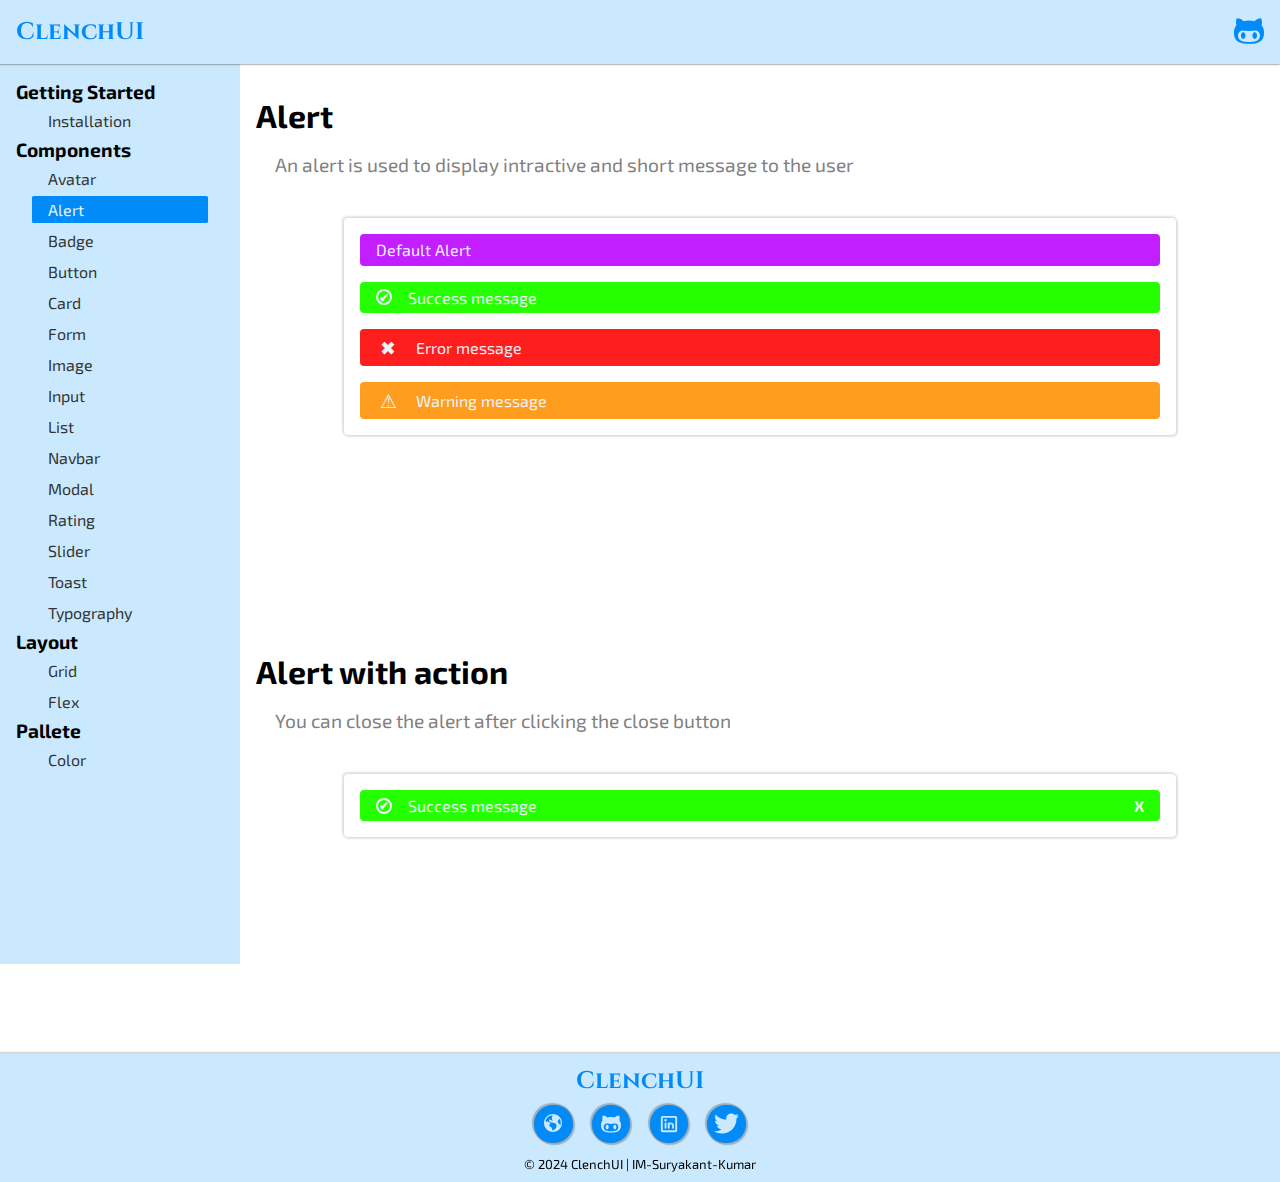
==== src/components/alert.html @ 879df4ec "Merge pull request #3 from IM-Suryakant-Kumar/alert" ====
<!DOCTYPE html>
<html lang="en">
	<head>
		<meta charset="UTF-8" />
		<meta name="viewport" content="width=device-width, initial-scale=1.0" />
		<link rel="stylesheet" href="/src/styles/alert.css" />
		<script src="/src/scripts/menu.js" defer></script>
		<title>Alert | ClenchUI</title>
	</head>
	<body>
		<!-- header -->
		<header>
			<div class="logo">
				<div class="menu-bar">
					<div class="top"></div>
					<div class="middle"></div>
					<div class="bottom"></div>
				</div>
				<a href="/"><h1>ClenchUI</h1></a>
			</div>
			<a href="https://github.com/IM-Suryakant-Kumar/ClenchUI" target="_blank">
				<svg
					xmlns="http://www.w3.org/2000/svg"
					xmlns:xlink="http://www.w3.org/1999/xlink"
					width="30px"
					height="30px"
					viewBox="0 0 17 17"
					version="1.1">
					<path
						d="M13.077 11.115c0 0.746-0.389 1.962-1.308 1.962-0.92 0-1.309-1.216-1.309-1.962 0-0.745 0.389-1.962 1.309-1.962 0.919 0 1.308 1.217 1.308 1.962zM5.231 9.153c-0.919 0-1.308 1.217-1.308 1.962 0 0.746 0.389 1.962 1.308 1.962 0.919 0 1.308-1.216 1.308-1.962 0-0.745-0.389-1.962-1.308-1.962zM17 9.317c0 1.135-0.112 2.34-0.623 3.382-1.349 2.728-5.057 2.993-7.713 2.993-2.697 0-6.63-0.234-8.030-2.993-0.522-1.032-0.634-2.247-0.634-3.382 0-1.492 0.409-2.901 1.39-4.045-0.184-0.562-0.276-1.155-0.276-1.738 0-0.766 0.173-1.531 0.521-2.227 1.614 0 2.646 0.705 3.872 1.665 1.032-0.245 2.094-0.357 3.157-0.357 0.96 0 1.931 0.103 2.861 0.327 1.216-0.95 2.247-1.635 3.841-1.635 0.348 0.695 0.521 1.461 0.521 2.227 0 0.583-0.092 1.165-0.276 1.717 0.981 1.154 1.389 2.574 1.389 4.066zM14.711 11.115c0-1.563-0.949-2.942-2.615-2.942-0.674 0-1.317 0.123-1.992 0.215-0.531 0.082-1.062 0.112-1.604 0.112s-1.073-0.030-1.604-0.112c-0.664-0.092-1.318-0.215-1.992-0.215-1.665 0-2.615 1.379-2.615 2.942 0 3.126 2.86 3.606 5.353 3.606h1.717c2.493 0.001 5.352-0.48 5.352-3.606z"
						fill="#008bf8" />
				</svg>
			</a>
		</header>
		<!-- aside -->
		<aside>
			<h3 class="chapter">Getting Started</h3>
			<ul>
				<li>
					<a class="link" href="/src/pages/installation.html">Installation</a>
				</li>
			</ul>
			<h3 class="chapter">Components</h3>
			<ul>
				<li>
					<a class="link" href="/src/components/avatar.html">avatar</a>
				</li>
				<li>
					<a class="link active" href="/src/components/alert.html">alert</a>
				</li>
				<li>
					<a class="link" href="/src/components/badge.html">badge</a>
				</li>
				<li>
					<a class="link" href="/src/components/button.html">button</a>
				</li>
				<li>
					<a class="link" href="/src/components/card.html">card</a>
				</li>
				<li>
					<a class="link" href="/src/components/form.html">form</a>
				</li>
				<li>
					<a class="link" href="/src/components/image.html">image</a>
				</li>
				<li>
					<a class="link" href="/src/components/input.html">input</a>
				</li>
				<li>
					<a class="link" href="/src/components/list.html">list</a>
				</li>
				<li>
					<a class="link" href="/src/components/navbar.html">navbar</a>
				</li>
				<li>
					<a class="link" href="/src/components/modal.html">modal</a>
				</li>
				<li>
					<a class="link" href="/src/components/rating.html">rating</a>
				</li>
				<li>
					<a class="link" href="/src/components/slider.html">slider</a>
				</li>
				<li>
					<a class="link" href="/src/components/toast.html">toast</a>
				</li>
				<li>
					<a class="link" href="/src/components/typography.html">typography</a>
				</li>
			</ul>
			<h3 class="chapter">Layout</h3>
			<ul>
				<li>
					<a class="link" href="/src/pages/grid.html">grid</a>
				</li>
				<li>
					<a class="link" href="/src/pages/flex.html">flex</a>
				</li>
			</ul>
			<h3 class="chapter">Pallete</h3>
			<ul>
				<li>
					<a class="link" href="/src/pages/color.html">color</a>
				</li>
			</ul>
		</aside>
		<!-- main -->
		<main>
			<section>
				<h2>Alert</h2>
				<p>
					An alert is used to display intractive and short message to the user
				</p>
			</section>
			<section class="design">
				<div class="alert">
					<p>Default Alert</p>
				</div>
				<div class="alert success">
					<span class="icon">&#10004;</span>
					<p>Success message</p>
				</div>
				<div class="alert error">
					<span class="icon">&#10006;</span>
					<p>Error message</p>
				</div>
				<div class="alert warning">
					<span class="icon">&#x26A0;</span>
					<p>Warning message</p>
				</div>
			</section>
			<section class="code">
				<iframe
					src="https://carbon.now.sh/embed?bg=rgba%280%2C139%2C248%2C1%29&t=blackboard&wt=none&l=jsx&width=680&ds=false&dsyoff=20px&dsblur=68px&wc=true&wa=true&pv=0px&ph=0px&ln=false&fl=1&fm=Fira+Code&fs=12.5px&lh=147%25&si=false&es=2x&wm=false&code=%253Cdiv%2520class%253D%2522alert%2522%253E%250A%2520%2520%2520%2520%253Cp%253EDefault%2520Alert%253C%252Fp%253E%250A%253C%252Fdiv%253E%250A%253Cdiv%2520class%253D%2522alert%2520success%2522%253E%250A%2520%2520%2520%2520%253Cspan%2520class%253D%2522icon%2522%253E%2526%252310004%253B%253C%252Fspan%253E%250A%2520%2520%2520%2520%253Cp%253ESuccess%2520message%253C%252Fp%253E%250A%253C%252Fdiv%253E%250A%253Cdiv%2520class%253D%2522alert%2520error%2522%253E%250A%2520%2520%2520%2520%253Cspan%2520class%253D%2522icon%2522%253E%2526%252310006%253B%253C%252Fspan%253E%250A%2520%2520%2520%2520%253Cp%253EError%2520message%253C%252Fp%253E%250A%253C%252Fdiv%253E%250A%253Cdiv%2520class%253D%2522alert%2520warning%2522%253E%250A%2520%2520%2520%2520%253Cspan%2520class%253D%2522icon%2522%253E%2526%2523x26A0%253B%253C%252Fspan%253E%250A%2520%2520%2520%2520%253Cp%253EWarning%2520message%253C%252Fp%253E%250A%253C%252Fdiv%253E%250A"
					sandbox="allow-scripts allow-same-origin">
				</iframe>
			</section>
			<section>
				<h2>Alert with action</h2>
				<p>You can close the alert after clicking the close button</p>
			</section>
			<section class="design">
				<div class="alert success">
					<span class="icon">&#10004;</span>
					<p>Success message</p>
					<span class="remove-btn">X</span>
				</div>
				<script>
					document
						.querySelector(".remove-btn")
						.addEventListener("click", () => {
							document.querySelector(
								".remove-btn"
							).parentElement.style.display = "none";
						});
				</script>
			</section>
			<section class="code">
				<iframe
					src="https://carbon.now.sh/embed?bg=rgba%280%2C139%2C248%2C1%29&t=blackboard&wt=none&l=jsx&width=680&ds=false&dsyoff=20px&dsblur=68px&wc=true&wa=true&pv=0px&ph=0px&ln=false&fl=1&fm=Fira+Code&fs=12.5px&lh=147%25&si=false&es=2x&wm=false&code=%253Cdiv%2520class%253D%2522alert%2520success%2522%253E%250A%2520%2520%2520%2520%253Cspan%2520class%253D%2522icon%2522%253E%2526%252310004%253B%253C%252Fspan%253E%250A%2520%2520%2520%2520%253Cp%253ESuccess%2520message%253C%252Fp%253E%250A%2520%2520%2520%2520%253Cspan%2520class%253D%2522remove-btn%2522%253EX%253C%252Fspan%253E%250A%253C%252Fdiv%253E%250A%253Cscript%253E%250A%2520%2520%2520%2520document%250A%2520%2520%2520%2520%2520%2520%2520%2520.querySelector%28%2522.remove-btn%2522%29%250A%2520%2520%2520%2520%2520%2520%2520%2520.addEventListener%28%2522click%2522%252C%2520%28%29%2520%253D%253E%2520%257B%250A%2520%2520%2520%2520%2520%2520%2520%2520%2520%2520%2520%2520document.querySelector%28%250A%2520%2520%2520%2520%2520%2520%2520%2520%2520%2520%2520%2520%2520%2520%2520%2520%2522.remove-btn%2522%250A%2520%2520%2520%2520%2520%2520%2520%2520%2520%2520%2520%2520%29.parentElement.style.display%2520%253D%2520%2522none%2522%253B%250A%2520%2520%2520%2520%2520%2520%2520%2520%257D%29%253B%250A%253C%252Fscript%253E%250A"
					sandbox="allow-scripts allow-same-origin">
				</iframe>
			</section>
		</main>
		<!-- footer -->
		<footer>
			<a href="/"><h1>ClenchUI</h1></a>
			<ul>
				<li>
					<a href="https://suryakant-kumar.netlify.app/" target="_blank">
						<svg
							xmlns="http://www.w3.org/2000/svg"
							width="20px"
							height="20px"
							viewBox="0 0 20 20">
							<g>
								<path
									d="M9 0C4.03 0 0 4.03 0 9s4.03 9 9 9 9-4.03
              9-9-4.03-9-9-9zm3.46 11.95c0 1.47-.8 3.3-4.06
              4.7.3-4.17-2.52-3.69-3.2-5 .126-1.1.804-2.063
              1.8-2.55-1.552-.266-3-.96-4.18-2 .05.47.28.904.64
              1.21-.782-.295-1.458-.817-1.94-1.5.977-3.225 3.883-5.482
              7.25-5.63-.84 1.38-1.5 4.13 0 5.57C7.23 7 6.26 5 5.41 5.79c-1.13
              1.06.33 2.51 3.42 3.08 3.29.59 3.66 1.58 3.63
              3.08zm1.34-4c-.32-1.11.62-2.23 1.69-3.14 1.356 1.955 1.67
              4.45.84 6.68-.77-1.89-2.17-2.32-2.53-3.57v.03z"
									fill="#cae9ff" />
							</g>
						</svg>
					</a>
				</li>
				<li>
					<a href="https://github.com/IM-Suryakant-Kumar" target="_blank">
						<svg
							xmlns="http://www.w3.org/2000/svg"
							xmlns:xlink="http://www.w3.org/1999/xlink"
							width="20px"
							height="20px"
							viewBox="0 0 17 17"
							version="1.1">
							<path
								d="M13.077 11.115c0 0.746-0.389 1.962-1.308 1.962-0.92 0-1.309-1.216-1.309-1.962 0-0.745 0.389-1.962 1.309-1.962 0.919 0 1.308 1.217 1.308 1.962zM5.231 9.153c-0.919 0-1.308 1.217-1.308 1.962 0 0.746 0.389 1.962 1.308 1.962 0.919 0 1.308-1.216 1.308-1.962 0-0.745-0.389-1.962-1.308-1.962zM17 9.317c0 1.135-0.112 2.34-0.623 3.382-1.349 2.728-5.057 2.993-7.713 2.993-2.697 0-6.63-0.234-8.030-2.993-0.522-1.032-0.634-2.247-0.634-3.382 0-1.492 0.409-2.901 1.39-4.045-0.184-0.562-0.276-1.155-0.276-1.738 0-0.766 0.173-1.531 0.521-2.227 1.614 0 2.646 0.705 3.872 1.665 1.032-0.245 2.094-0.357 3.157-0.357 0.96 0 1.931 0.103 2.861 0.327 1.216-0.95 2.247-1.635 3.841-1.635 0.348 0.695 0.521 1.461 0.521 2.227 0 0.583-0.092 1.165-0.276 1.717 0.981 1.154 1.389 2.574 1.389 4.066zM14.711 11.115c0-1.563-0.949-2.942-2.615-2.942-0.674 0-1.317 0.123-1.992 0.215-0.531 0.082-1.062 0.112-1.604 0.112s-1.073-0.030-1.604-0.112c-0.664-0.092-1.318-0.215-1.992-0.215-1.665 0-2.615 1.379-2.615 2.942 0 3.126 2.86 3.606 5.353 3.606h1.717c2.493 0.001 5.352-0.48 5.352-3.606z"
								fill="#cae9ff" />
						</svg>
					</a>
				</li>
				<li>
					<a
						href="https://www.linkedin.com/in/suryakant-kumar/"
						target="_blank">
						<svg
							xmlns="http://www.w3.org/2000/svg"
							fill="#000000"
							width="20px"
							height="20px"
							viewBox="0 0 256 256"
							id="Flat">
							<path
								d="M96,120.001v56a12,12,0,1,1-24,0v-56a12,12,0,0,1,24,0Zm28,68a12,12,0,0,0,12-12v-28a16,16,0,0,1,32,0v28a12,12,0,1,0,24,0v-28a39.9747,39.9747,0,0,0-58.57324-35.40992A11.99182,11.99182,0,0,0,112,120.001v56A12,12,0,0,0,124,188.001ZM232,44V212a20.0226,20.0226,0,0,1-20,20H44a20.0226,20.0226,0,0,1-20-20V44A20.02244,20.02244,0,0,1,44,24H212A20.02244,20.02244,0,0,1,232,44Zm-24,4H48V208H208ZM84,96A16,16,0,1,0,68,80,16.00016,16.00016,0,0,0,84,96Z"
								fill="#cae9ff" />
						</svg>
					</a>
				</li>
				<li>
					<a href="https://twitter.com/Suryakant_91" target="_blank">
						<svg
							xmlns="http://www.w3.org/2000/svg"
							xmlns:xlink="http://www.w3.org/1999/xlink"
							width="25px"
							height="25px"
							viewBox="0 -2 20 20"
							version="1.1">
							<title>twitter [#154]</title>
							<desc>Created with Sketch.</desc>
							<defs></defs>
							<g
								id="Page-1"
								stroke="none"
								stroke-width="1"
								fill="none"
								fill-rule="evenodd">
								<g
									id="Dribbble-Light-Preview"
									transform="translate(-60.000000, -7521.000000)"
									fill="#000000">
									<g id="icons" transform="translate(56.000000, 160.000000)">
										<path
											d="M10.29,7377 C17.837,7377 21.965,7370.84365 21.965,7365.50546 C21.965,7365.33021 21.965,7365.15595 21.953,7364.98267 C22.756,7364.41163 23.449,7363.70276 24,7362.8915 C23.252,7363.21837 22.457,7363.433 21.644,7363.52751 C22.5,7363.02244 23.141,7362.2289 23.448,7361.2926 C22.642,7361.76321 21.761,7362.095 20.842,7362.27321 C19.288,7360.64674 16.689,7360.56798 15.036,7362.09796 C13.971,7363.08447 13.518,7364.55538 13.849,7365.95835 C10.55,7365.79492 7.476,7364.261 5.392,7361.73762 C4.303,7363.58363 4.86,7365.94457 6.663,7367.12996 C6.01,7367.11125 5.371,7366.93797 4.8,7366.62489 L4.8,7366.67608 C4.801,7368.5989 6.178,7370.2549 8.092,7370.63591 C7.488,7370.79836 6.854,7370.82199 6.24,7370.70483 C6.777,7372.35099 8.318,7373.47829 10.073,7373.51078 C8.62,7374.63513 6.825,7375.24554 4.977,7375.24358 C4.651,7375.24259 4.325,7375.22388 4,7375.18549 C5.877,7376.37088 8.06,7377 10.29,7376.99705"
											id="twitter-[#154]"
											fill="#cae9ff"></path>
									</g>
								</g>
							</g>
						</svg>
					</a>
				</li>
			</ul>
			<span>&copy; 2024 ClenchUI | IM-Suryakant-Kumar </span>
		</footer>
	</body>
</html>
---- src/styles/alert.css ----
@import url("/src/styles/main.css");

.alert {
	background: #c31eff;
	color: var(--primary-color);
	width: 100%;
	border-radius: 0.25em;
	padding: 0.4em 1em;
	display: flex;
	gap: 1em;
	align-items: center;
	transition: all 0.2s ease-in-out;
	font-size: medium;
}

.alert > .icon {
	width: 1.5rem;
	height: 1.5rem;
	display: flex;
	justify-content: center;
	align-items: center;
}

.success {
	background: #26ff00;
}

.success > .icon {
	width: 1rem;
	height: 1rem;
	border: 2px solid var(--primary-color);
	border-radius: 50%;
	font-size: 0.75rem;
	font-weight: bold;
}

.error {
	background: #ff1e1e;
}

.warning {
	background: #ff9e1e;
}

.error > .icon,
.warning > .icon {
	font-size: 1.2rem;
}

.remove-btn {
	margin-left: auto;
	font-weight: bold;
	cursor: pointer;
}
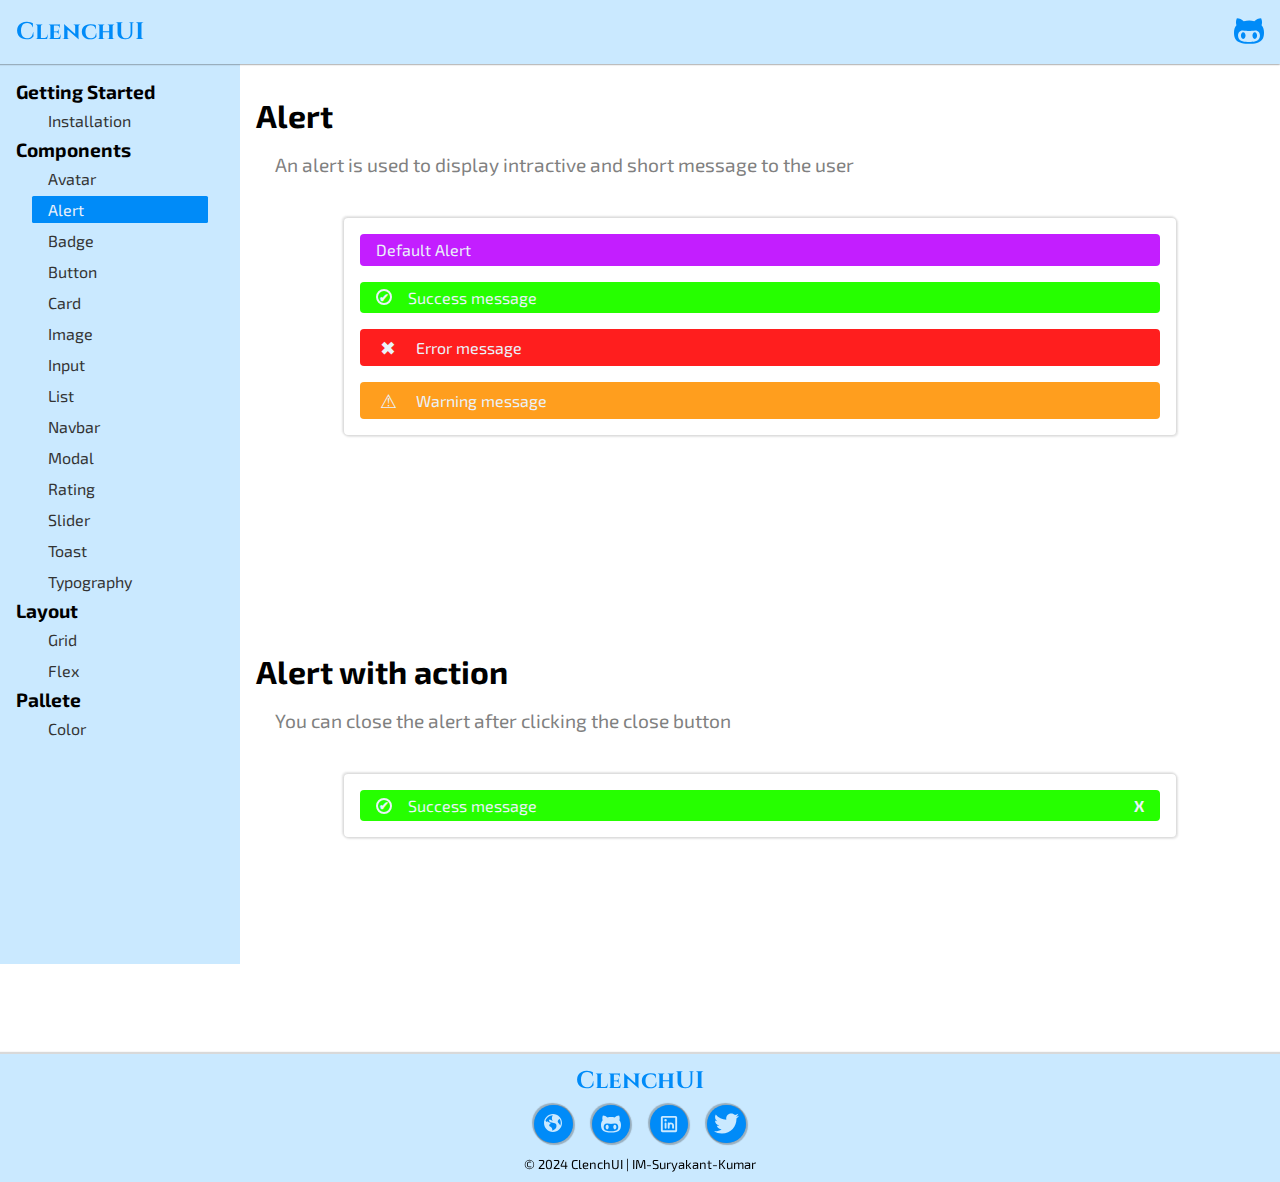
==== commit 5ade8ffc: "feat: added roundeddd and square image" ====
--- a/src/components/alert.html
+++ b/src/components/alert.html
@@ -56,9 +56,6 @@
 				</li>
 				<li>
 					<a class="link" href="/src/components/card.html">card</a>
-				</li>
-				<li>
-					<a class="link" href="/src/components/form.html">form</a>
 				</li>
 				<li>
 					<a class="link" href="/src/components/image.html">image</a>
